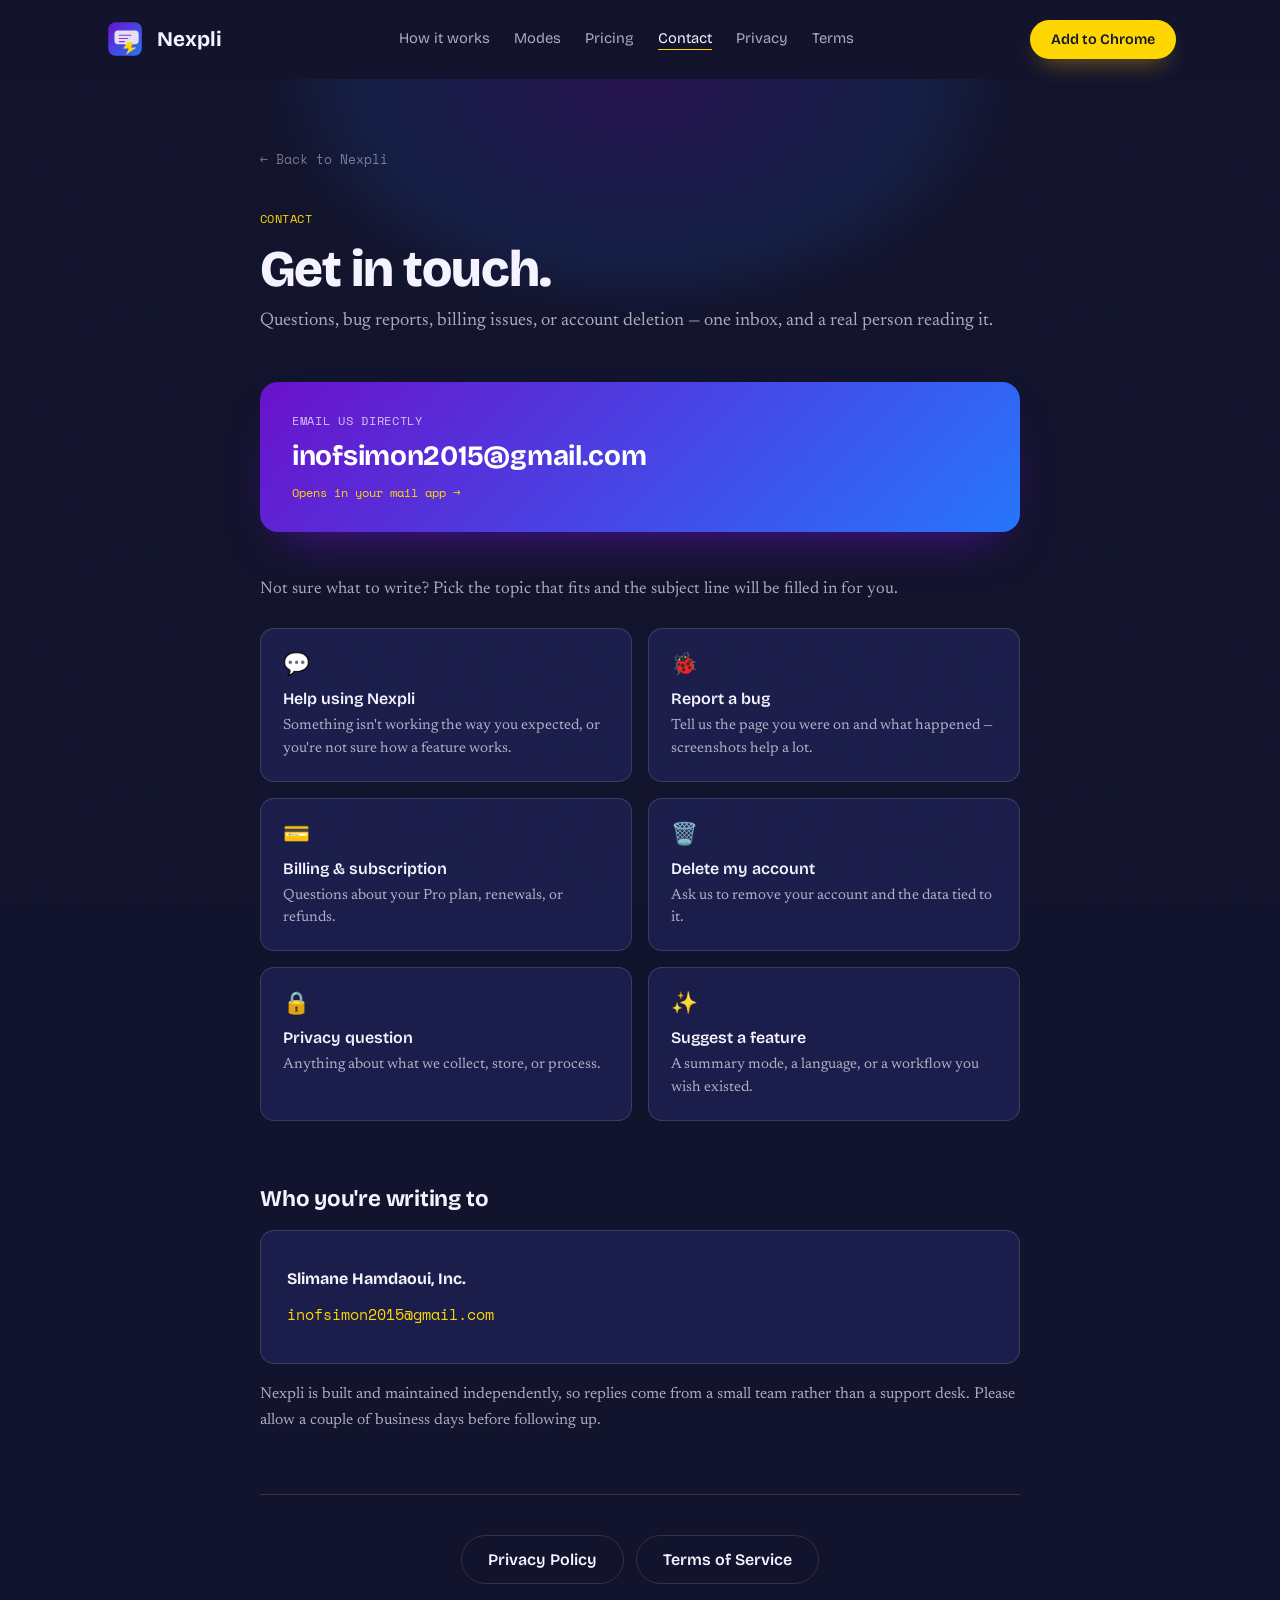
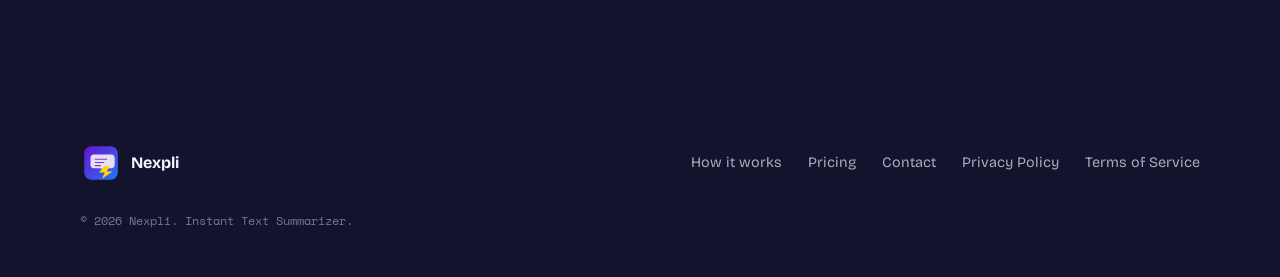
==== contact.html @ 900e4283 "add terms and privacy and contact" ====
<!DOCTYPE html>
<html lang="en">
<head>
<meta charset="UTF-8">
<meta name="viewport" content="width=device-width, initial-scale=1.0">
<title>Contact — Nexpli</title>
<meta name="description" content="Get in touch with the team behind Nexpli – Instant Text Summarizer. Support, billing, account deletion, and bug reports.">
<link rel="icon" href="assets/favicon.svg" type="image/svg+xml">
<link rel="preconnect" href="https://fonts.googleapis.com">
<link rel="preconnect" href="https://fonts.gstatic.com" crossorigin>
<link href="https://fonts.googleapis.com/css2?family=Bricolage+Grotesque:opsz,wght@12..96,400;12..96,500;12..96,600;12..96,700;12..96,800&family=Newsreader:ital,opsz,wght@0,6..72,400;0,6..72,500;1,6..72,400;1,6..72,500&family=Space+Mono:wght@400;700&display=swap" rel="stylesheet">
<link rel="stylesheet" href="style.css">
</head>
<body>

<div class="grain"></div>

<header class="nav" id="nav">
  <div class="nav-inner">
    <a href="index.html" class="nav-logo">
      <span class="logo-mark">
        <svg viewBox="0 0 200 200" xmlns="http://www.w3.org/2000/svg" role="img" aria-label="Nexpli">
          <defs>
            <linearGradient id="grad-nav" x1="0%" y1="0%" x2="100%" y2="100%">
              <stop offset="0%" stop-color="#6a11cb"/>
              <stop offset="100%" stop-color="#2575fc"/>
            </linearGradient>
          </defs>
          <rect x="20" y="20" width="160" height="160" rx="35" fill="url(#grad-nav)"/>
          <g transform="translate(50, 60)">
            <path d="M15 0C6.716 0 0 6.716 0 15v35c0 8.284 6.716 15 15 15h35l18 19.5L86 65h14c8.284 0 15-6.716 15-15V15c0-8.284-6.716-15-15-15H15z" fill="#E6DFF2"/>
            <rect x="20" y="20" width="60" height="5" rx="2" fill="#6a11cb" opacity="0.8"/>
            <rect x="20" y="35" width="45" height="5" rx="2" fill="#6a11cb" opacity="0.8"/>
            <rect x="20" y="50" width="30" height="5" rx="2" fill="#6a11cb" opacity="0.8"/>
          </g>
          <polygon points="115 115 140 115 128 140 155 140 105 175 118 145 90 145" fill="#FFD700"/>
        </svg>
      </span>
      <span class="logo-word">Nexpli</span>
    </a>
    <nav class="nav-links">
      <a href="index.html#how">How it works</a>
      <a href="index.html#modes">Modes</a>
      <a href="index.html#pricing">Pricing</a>
      <a href="contact.html" class="is-current">Contact</a>
      <a href="privacy.html">Privacy</a>
      <a href="terms.html">Terms</a>
    </nav>
    <a href="https://chromewebstore.google.com/detail/nexpli-%E2%80%93-instant-text-sum/maikmecgnghaihekngeamjnfapdenahp" target="_blank" rel="noopener" class="btn btn-primary btn-small">Add to Chrome</a>
  </div>
</header>

<main class="legal">
  <div class="legal-inner">

    <a href="index.html" class="legal-back">&larr; Back to Nexpli</a>

    <header class="legal-header">
      <p class="eyebrow">Contact</p>
      <h1 class="legal-title">Get in touch.</h1>
      <p class="legal-lede">Questions, bug reports, billing issues, or account deletion — one inbox, and a real person reading it.</p>
    </header>

    <a class="contact-hero" href="mailto:inofsimon2015@gmail.com">
      <span class="contact-hero-label">Email us directly</span>
      <span class="contact-hero-email">inofsimon2015@gmail.com</span>
      <span class="contact-hero-cta">Opens in your mail app &rarr;</span>
    </a>

    <p class="contact-intro">Not sure what to write? Pick the topic that fits and the subject line will be filled in for you.</p>

    <div class="contact-grid">
      <a class="contact-card" href="mailto:inofsimon2015@gmail.com?subject=Nexpli%20%E2%80%94%20Support%20request">
        <span class="contact-card-icon" aria-hidden="true">💬</span>
        <span class="contact-card-title">Help using Nexpli</span>
        <span class="contact-card-desc">Something isn't working the way you expected, or you're not sure how a feature works.</span>
      </a>

      <a class="contact-card" href="mailto:inofsimon2015@gmail.com?subject=Nexpli%20%E2%80%94%20Bug%20report">
        <span class="contact-card-icon" aria-hidden="true">🐞</span>
        <span class="contact-card-title">Report a bug</span>
        <span class="contact-card-desc">Tell us the page you were on and what happened — screenshots help a lot.</span>
      </a>

      <a class="contact-card" href="mailto:inofsimon2015@gmail.com?subject=Nexpli%20%E2%80%94%20Billing%20or%20subscription">
        <span class="contact-card-icon" aria-hidden="true">💳</span>
        <span class="contact-card-title">Billing &amp; subscription</span>
        <span class="contact-card-desc">Questions about your Pro plan, renewals, or refunds.</span>
      </a>

      <a class="contact-card" href="mailto:inofsimon2015@gmail.com?subject=Nexpli%20%E2%80%94%20Account%20deletion%20request">
        <span class="contact-card-icon" aria-hidden="true">🗑️</span>
        <span class="contact-card-title">Delete my account</span>
        <span class="contact-card-desc">Ask us to remove your account and the data tied to it.</span>
      </a>

      <a class="contact-card" href="mailto:inofsimon2015@gmail.com?subject=Nexpli%20%E2%80%94%20Privacy%20question">
        <span class="contact-card-icon" aria-hidden="true">🔒</span>
        <span class="contact-card-title">Privacy question</span>
        <span class="contact-card-desc">Anything about what we collect, store, or process.</span>
      </a>

      <a class="contact-card" href="mailto:inofsimon2015@gmail.com?subject=Nexpli%20%E2%80%94%20Feature%20idea">
        <span class="contact-card-icon" aria-hidden="true">✨</span>
        <span class="contact-card-title">Suggest a feature</span>
        <span class="contact-card-desc">A summary mode, a language, or a workflow you wish existed.</span>
      </a>
    </div>

    <section class="contact-details">
      <h2>Who you're writing to</h2>
      <div class="legal-contact">
        <p class="legal-contact-name">Slimane Hamdaoui, Inc.</p>
        <p><a href="mailto:inofsimon2015@gmail.com">inofsimon2015@gmail.com</a></p>
      </div>
      <p class="contact-note">Nexpli is built and maintained independently, so replies come from a small team rather than a support desk. Please allow a couple of business days before following up.</p>
    </section>

    <div class="legal-footer-nav contact-footer-nav">
      <a href="privacy.html" class="btn btn-ghost">Privacy Policy</a>
      <a href="terms.html" class="btn btn-ghost">Terms of Service</a>
    </div>

  </div>
</main>

<footer class="footer">
  <div class="footer-inner">
    <div class="footer-brand">
      <span class="logo-mark">
        <svg viewBox="0 0 200 200" xmlns="http://www.w3.org/2000/svg" role="img" aria-label="Nexpli">
          <defs>
            <linearGradient id="grad-foot" x1="0%" y1="0%" x2="100%" y2="100%">
              <stop offset="0%" stop-color="#6a11cb"/>
              <stop offset="100%" stop-color="#2575fc"/>
            </linearGradient>
          </defs>
          <rect x="20" y="20" width="160" height="160" rx="35" fill="url(#grad-foot)"/>
          <g transform="translate(50, 60)">
            <path d="M15 0C6.716 0 0 6.716 0 15v35c0 8.284 6.716 15 15 15h35l18 19.5L86 65h14c8.284 0 15-6.716 15-15V15c0-8.284-6.716-15-15-15H15z" fill="#E6DFF2"/>
            <rect x="20" y="20" width="60" height="5" rx="2" fill="#6a11cb" opacity="0.8"/>
            <rect x="20" y="35" width="45" height="5" rx="2" fill="#6a11cb" opacity="0.8"/>
            <rect x="20" y="50" width="30" height="5" rx="2" fill="#6a11cb" opacity="0.8"/>
          </g>
          <polygon points="115 115 140 115 128 140 155 140 105 175 118 145 90 145" fill="#FFD700"/>
        </svg>
      </span>
      <span class="logo-word">Nexpli</span>
    </div>
    <div class="footer-links">
      <a href="index.html#how">How it works</a>
      <a href="index.html#pricing">Pricing</a>
      <a href="contact.html">Contact</a>
      <a href="privacy.html">Privacy Policy</a>
      <a href="terms.html">Terms of Service</a>
    </div>
    <p class="footer-copy">© 2026 Nexpli. Instant Text Summarizer.</p>
  </div>
</footer>

<script src="script.js"></script>
</body>
</html>
---- style.css ----
/* ---------- Tokens ---------- */
:root{
  /* Canvas — matches the extension popup's deep indigo-navy */
  --bg: #12132C;
  --bg-2: #191B45;
  --surface: #1B1D4A;

  /* Text on dark canvas */
  --ink: #F5F3FF;
  --ink-soft: rgba(245,243,255,0.68);
  --ink-faint: rgba(245,243,255,0.45);

  /* Light "paper" cards — for the readable demo text */
  --paper: #FFFFFF;
  --paper-dim: #F1F0F8;
  --paper-ink: #14152E;
  --paper-ink-soft: #565873;
  --paper-ink-faint: #8B8CA6;

  /* Brand accents — lifted directly from the real logo SVG */
  --violet: #6a11cb;
  --blue: #2575fc;
  --gradient: linear-gradient(135deg, var(--violet), var(--blue));
  --yellow: #FFD700;
  --yellow-deep: #E8C200;
  --bubble-light: #E6DFF2;

  --border: rgba(245,243,255,0.14);
  --border-light: rgba(20,21,46,0.12);

  --font-display: "Bricolage Grotesque", sans-serif;
  --font-serif: "Newsreader", Georgia, serif;
  --font-mono: "Space Mono", monospace;

  --container: 1120px;
}

*{ box-sizing: border-box; }
html{ scroll-behavior: smooth; }

@media (prefers-reduced-motion: reduce){
  html{ scroll-behavior: auto; }
  *{ animation-duration: 0.001ms !important; animation-iteration-count: 1 !important; transition-duration: 0.001ms !important; }
}

body{
  margin: 0;
  background: var(--bg);
  color: var(--ink);
  font-family: var(--font-display);
  font-optical-sizing: auto;
  -webkit-font-smoothing: antialiased;
  overflow-x: hidden;
}

a{ color: inherit; text-decoration: none; }
ul{ margin: 0; padding: 0; list-style: none; }
img{ max-width: 100%; display: block; }

:focus-visible{
  outline: 3px solid var(--yellow);
  outline-offset: 3px;
}

.grain{
  position: fixed; inset: 0; pointer-events: none; z-index: 999;
  opacity: 0.035; mix-blend-mode: overlay;
  background-image: url("data:image/svg+xml,%3Csvg xmlns='http://www.w3.org/2000/svg' width='120' height='120'%3E%3Cfilter id='n'%3E%3CfeTurbulence type='fractalNoise' baseFrequency='0.9' numOctaves='2' stitchTiles='stitch'/%3E%3C/filter%3E%3Crect width='100%25' height='100%25' filter='url(%23n)'/%3E%3C/svg%3E");
}

.eyebrow{
  font-family: var(--font-mono);
  font-size: 0.78rem;
  letter-spacing: 0.04em;
  text-transform: uppercase;
  color: var(--yellow);
  margin: 0 0 14px;
}
.eyebrow-dark{ color: var(--yellow); }
.eyebrow-onlight{ color: var(--violet); }
.center{ text-align: center; }

.section-title{
  font-family: var(--font-display);
  font-weight: 700;
  font-size: clamp(1.8rem, 3.2vw, 2.6rem);
  line-height: 1.15;
  letter-spacing: -0.01em;
  margin: 0 0 16px;
  color: var(--ink);
}
.section-sub{
  font-family: var(--font-serif);
  font-size: 1.15rem;
  color: var(--ink-soft);
  max-width: 560px;
  margin: 0 auto 56px;
  line-height: 1.55;
}
.center.section-sub{ margin-left: auto; margin-right: auto; }

/* ---------- Buttons ---------- */
.btn{
  display: inline-flex;
  align-items: center;
  gap: 8px;
  font-family: var(--font-display);
  font-weight: 600;
  font-size: 1rem;
  padding: 14px 26px;
  border-radius: 100px;
  border: 1.5px solid transparent;
  transition: transform 0.15s ease, background 0.15s ease, border-color 0.15s ease, box-shadow 0.15s ease;
  cursor: pointer;
}
.btn:hover{ transform: translateY(-2px); }

/* Yellow = the "instant action" color, lifted from the icon's bolt */
.btn-primary{
  background: var(--yellow);
  color: var(--paper-ink);
  box-shadow: 0 12px 24px -10px rgba(254,209,2,0.45);
}
.btn-primary:hover{ background: var(--yellow-deep); }

.btn-ghost{
  background: transparent;
  color: var(--ink);
  border-color: var(--border);
}
.btn-ghost:hover{ border-color: var(--ink); }

.btn-outline{
  background: transparent;
  color: var(--ink);
  border-color: var(--border);
  width: 100%;
  justify-content: center;
}
.btn-outline:hover{ background: rgba(245,243,255,0.08); border-color: var(--ink); }

.btn-small{ padding: 10px 20px; font-size: 0.9rem; }
.btn-large{ padding: 18px 36px; font-size: 1.1rem; }

/* ---------- Nav ---------- */
.nav{
  position: sticky; top: 0; z-index: 100;
  background: rgba(18,19,44,0.78);
  backdrop-filter: blur(10px);
  border-bottom: 1px solid transparent;
  transition: border-color 0.2s ease;
}
.nav.scrolled{ border-bottom-color: var(--border); }
.nav-inner{
  max-width: var(--container);
  margin: 0 auto;
  padding: 18px 24px;
  display: flex;
  align-items: center;
  justify-content: space-between;
}
.nav-logo{ display: flex; align-items: center; gap: 11px; font-weight: 700; font-size: 1.3rem; color: var(--ink); }
.logo-mark{
  display: inline-flex; align-items: center; justify-content: center;
  width: 42px; height: 42px;
  border-radius: 11px;
  overflow: hidden;
  flex: none;
}
.logo-mark svg{ width: 100%; height: 100%; display: block; }
.nav-links{ display: flex; gap: 24px; font-size: 0.92rem; color: var(--ink-soft); }
.nav-links a{ white-space: nowrap; padding-bottom: 2px; border-bottom: 1.5px solid transparent; }
.nav-links a:hover{ color: var(--ink); }
.nav-links a.is-current{ color: var(--ink); border-bottom-color: var(--yellow); }

@media (max-width: 900px){
  .nav-links{ gap: 18px; font-size: 0.86rem; }
}

/* On narrow screens the links move to their own scrollable row rather than
   disappearing — Contact / Privacy / Terms have to stay reachable on mobile. */
@media (max-width: 760px){
  .nav-inner{ flex-wrap: wrap; row-gap: 12px; padding: 14px 20px; }
  .nav-logo{ font-size: 1.15rem; }
  .logo-mark{ width: 36px; height: 36px; }
  .nav-links{
    order: 3;
    width: 100%;
    gap: 20px;
    overflow-x: auto;
    padding-bottom: 4px;
    scrollbar-width: none;
    -webkit-overflow-scrolling: touch;
  }
  .nav-links::-webkit-scrollbar{ display: none; }
}

/* ---------- Hero ---------- */
.hero{ position: relative; padding: 90px 24px 90px; overflow: hidden; }
.hero::before{
  content: "";
  position: absolute;
  top: -260px; left: 50%;
  width: 1100px; height: 700px;
  transform: translateX(-50%);
  background: radial-gradient(closest-side, rgba(37,117,252,0.28), rgba(106,17,203,0.18) 55%, transparent 75%);
  filter: blur(6px);
  pointer-events: none; z-index: 0;
}
.hero-inner{ position: relative; z-index: 1; max-width: var(--container); margin: 0 auto; text-align: center; }
.hero-title{
  font-family: var(--font-display);
  font-weight: 800;
  font-size: clamp(2.4rem, 6vw, 4.6rem);
  line-height: 1.05;
  letter-spacing: -0.02em;
  margin: 0 0 22px;
  color: var(--ink);
}
.hero-sub{
  font-family: var(--font-serif);
  font-size: 1.25rem;
  color: var(--ink-soft);
  max-width: 620px;
  margin: 0 auto 36px;
  line-height: 1.55;
}
.hero-actions{
  display: flex; gap: 14px; justify-content: center; margin-bottom: 64px; flex-wrap: wrap;
}

/* ---------- Demo ---------- */
.demo{
  max-width: 760px;
  margin: 0 auto;
  border-radius: 18px;
  overflow: visible;
  border: 1px solid var(--border);
  box-shadow: 0 40px 80px -30px rgba(0,0,0,0.55);
  text-align: left;
}
.demo-chrome{
  display: flex; align-items: center; gap: 8px;
  background: var(--bg-2);
  padding: 12px 16px;
  border-radius: 18px 18px 0 0;
  border-bottom: 1px solid var(--border);
}
.dot{ width: 9px; height: 9px; border-radius: 50%; background: var(--border); }
.demo-url{
  font-family: var(--font-mono);
  font-size: 0.72rem;
  color: var(--ink-faint);
  margin-left: 8px;
}
.demo-body{ position: relative; background: var(--paper); padding: 40px 44px 60px; min-height: 210px; border-radius: 0 0 18px 18px; }
.demo-para{
  font-family: var(--font-serif);
  font-size: 1.15rem;
  line-height: 1.9;
  color: var(--paper-ink);
  margin: 0;
}
.demo-line{ display: block; }

/* Selection highlight — matches the real extension's blue text-selection color.
   Always rendered by default (never depends on JS or scroll position to be
   visible) — a subtle CSS-only entrance animation is layered on top as
   polish, using `both` fill-mode so it always lands on the visible end state. */
.highlightable{ position: relative; z-index: 0; color: #fff; }
.highlightable::before{
  content: "";
  position: absolute;
  left: -4px; right: -4px; top: 3%; bottom: 3%;
  background: #3367D1;
  z-index: -1;
  animation: sweepIn 0.5s cubic-bezier(.4,0,.2,1) both;
}
.demo-line:not(.highlightable){ color: var(--paper-ink); }

@keyframes sweepIn{
  from{ transform: scaleX(0); transform-origin: left; }
  to{ transform: scaleX(1); transform-origin: left; }
}

/* Icon + card travel together as one unit, so the icon reads as "attached to"
   the card instead of floating awkwardly over the paragraph text. Visible by
   default; the animation is a one-time entrance, not a visibility gate. */
.demo-popup{
  position: absolute;
  right: 20px; bottom: -44px;
  width: 300px;
  animation: popIn 0.5s ease-out 0.35s both;
}

@keyframes popIn{
  from{ opacity: 0; transform: translateY(16px); }
  to{ opacity: 1; transform: translateY(0); }
}

.demo-icon{
  position: absolute;
  top: -16px; left: -16px;
  width: 40px; height: 40px;
  border-radius: 11px;
  overflow: hidden;
  z-index: 2;
  box-shadow: 0 8px 18px -6px rgba(37,117,252,0.55), 0 0 0 3px var(--bg);
}
.demo-icon svg{ width: 100%; height: 100%; display: block; }

.demo-card{
  position: relative;
  width: 100%;
  background: #58585F;
  color: #fff;
  border-radius: 14px;
  padding: 16px 18px 14px;
  box-shadow: 0 30px 60px -20px rgba(0,0,0,0.6);
}
.demo-card-head{ display: flex; align-items: center; gap: 8px; margin-bottom: 12px; padding-left: 20px; }
.demo-card-logo{ display: none; } /* the badge icon above already carries the brand mark */
.demo-card-label{ flex: 1; margin: 0; font-weight: 700; font-size: 0.92rem; color: #fff; }
.demo-card-close{ font-size: 1rem; color: rgba(255,255,255,0.45); line-height: 1; }
.demo-card-heading{ margin: 0 0 12px; font-weight: 700; font-size: 0.94rem; line-height: 1.4; color: #fff; }
.demo-card-list{ margin: 0 0 12px; padding-left: 18px; list-style: disc; display: flex; flex-direction: column; gap: 6px; }
.demo-card-list li{ font-size: 0.85rem; line-height: 1.4; color: rgba(255,255,255,0.82); font-family: var(--font-serif); }
.demo-card-footnote{ margin: 10px 0 0; padding-top: 10px; border-top: 1px solid rgba(255,255,255,0.14); font-size: 0.72rem; color: rgba(255,255,255,0.45); font-family: var(--font-mono); }

@media (max-width: 640px){
  .demo-body{ padding: 28px 22px 120px; }
  .demo-popup{ right: 16px; left: 16px; width: auto; bottom: -100px; }
  .demo-icon{ top: -16px; left: 16px; }
}

/* ---------- Problem ---------- */
.problem{ background: var(--bg-2); color: var(--ink); padding: 110px 24px; }
.problem-inner{
  max-width: var(--container); margin: 0 auto;
  display: grid; grid-template-columns: 1fr 1fr; gap: 60px; align-items: center;
}
.problem h2{ font-size: clamp(1.9rem, 3.6vw, 2.8rem); line-height: 1.15; margin: 0 0 20px; letter-spacing: -0.01em; color: var(--ink); }
.problem-copy{ font-family: var(--font-serif); font-size: 1.1rem; color: var(--ink-soft); line-height: 1.6; max-width: 440px; }
.problem-viz{ display: flex; flex-direction: column; gap: 12px; }
.viz-row{ height: 12px; border-radius: 3px; background: rgba(245,243,255,0.12); }
.viz-highlight{ background: var(--yellow); height: 16px; }

@media (max-width: 800px){
  .problem-inner{ grid-template-columns: 1fr; }
}

/* ---------- How it works ---------- */
.how{ padding: 120px 24px; max-width: var(--container); margin: 0 auto; }
.steps{
  display: grid; grid-template-columns: repeat(3, 1fr); gap: 40px;
  margin-top: 56px;
}
.step{ border-top: 2px solid var(--violet); padding-top: 20px; }
.step-num{
  font-family: var(--font-mono);
  font-size: 0.85rem;
  color: var(--ink-faint);
  display: block; margin-bottom: 14px;
}
.step h3{ font-size: 1.2rem; margin: 0 0 10px; color: var(--ink); }
.step p{ font-family: var(--font-serif); color: var(--ink-soft); line-height: 1.55; margin: 0; }

@media (max-width: 800px){
  .steps{ grid-template-columns: 1fr; }
}

/* ---------- Modes ---------- */
.modes{ padding: 100px 24px; max-width: var(--container); margin: 0 auto; }
.mode-grid{
  display: grid; grid-template-columns: repeat(3, 1fr); gap: 18px;
}
.mode-card{
  background: var(--surface);
  border: 1px solid var(--border);
  border-radius: 14px;
  padding: 26px 24px;
}
.mode-card-wide{ grid-column: span 2; }
.mode-name{
  font-family: var(--font-mono);
  font-size: 0.78rem;
  text-transform: uppercase;
  letter-spacing: 0.04em;
  color: var(--yellow);
  margin: 0 0 12px;
}
.mode-output{
  font-family: var(--font-serif);
  font-size: 1.05rem;
  line-height: 1.55;
  margin: 0;
  color: var(--ink);
}

@media (max-width: 800px){
  .mode-grid{ grid-template-columns: 1fr; }
  .mode-card-wide{ grid-column: span 1; }
}

/* ---------- Languages ---------- */
.languages{ background: var(--bg-2); padding: 110px 24px; }
.lang-inner{ max-width: 760px; margin: 0 auto; }
.lang-chips{ display: flex; flex-wrap: wrap; gap: 12px; justify-content: center; }
.chip{
  font-family: var(--font-mono);
  font-size: 0.9rem;
  padding: 9px 18px;
  border-radius: 100px;
  border: 1px solid var(--border);
  background: var(--surface);
  color: var(--ink);
}

/* ---------- Privacy ---------- */
.privacy{ padding: 120px 24px; }
.privacy-inner{
  max-width: var(--container); margin: 0 auto;
  display: grid; grid-template-columns: 1fr 1fr; gap: 60px; align-items: center;
}
.privacy h2{ font-size: clamp(1.7rem, 3vw, 2.3rem); line-height: 1.2; margin: 0 0 18px; letter-spacing: -0.01em; color: var(--ink); }
.privacy-diagram{
  display: flex; flex-direction: column; gap: 10px; align-items: flex-start;
  font-family: var(--font-mono); font-size: 0.78rem;
}
.pd-box{
  padding: 14px 20px; border: 1px solid var(--border); border-radius: 10px;
  background: var(--surface); color: var(--ink);
}
.pd-box-dark{ background: var(--gradient); color: #fff; border-color: transparent; }
.pd-arrow{ color: var(--ink-faint); padding-left: 6px; }

@media (max-width: 800px){
  .privacy-inner{ grid-template-columns: 1fr; }
  .privacy-diagram{ order: 2; }
}

/* ---------- Pricing ---------- */
.pricing{ padding: 120px 24px; max-width: var(--container); margin: 0 auto; }
.price-grid{
  display: grid; grid-template-columns: 1fr 1fr; gap: 24px; max-width: 720px; margin: 0 auto;
}
.price-card{
  border: 1px solid var(--border);
  border-radius: 18px;
  padding: 36px 32px;
  background: var(--surface);
}
.price-card-pro{
  background: var(--gradient); color: #fff; border-color: transparent;
  position: relative;
}
.price-badge{
  position: absolute; top: -13px; right: 28px;
  background: var(--yellow); color: var(--paper-ink);
  font-family: var(--font-mono); font-size: 0.72rem; text-transform: uppercase;
  padding: 5px 12px; border-radius: 100px;
}
.price-name{ font-family: var(--font-mono); font-size: 0.85rem; text-transform: uppercase; letter-spacing: 0.04em; color: var(--ink-faint); margin: 0 0 6px; }
.price-card-pro .price-name{ color: rgba(255,255,255,0.75); }
.price-amount{ font-size: 2.1rem; font-weight: 700; margin: 0 0 6px; color: var(--ink); }
.price-card-pro .price-amount{ color: #fff; }
.price-period{ font-family: var(--font-mono); font-size: 0.8rem; color: var(--ink-faint); margin: 0 0 24px; }
.price-card-pro .price-period{ color: rgba(255,255,255,0.65); }
.price-list{ margin-bottom: 30px; }
.price-list li{
  padding: 10px 0; border-top: 1px solid var(--border);
  font-family: var(--font-serif); font-size: 1rem;
  color: var(--ink);
}
.price-card-pro .price-list li{ border-top-color: rgba(255,255,255,0.25); }
.price-list li:first-child{ border-top: none; }
.price-card-pro .btn-primary{ background: #fff; color: var(--violet); box-shadow: none; }
.price-card-pro .btn-primary:hover{ background: var(--paper-dim); }

@media (max-width: 640px){
  .price-grid{ grid-template-columns: 1fr; }
}

/* ---------- Final CTA ---------- */
.final-cta{
  text-align: center; padding: 140px 24px;
  background: var(--gradient); color: #fff;
}
.final-cta h2{
  font-size: clamp(2rem, 4.5vw, 3rem); line-height: 1.15; letter-spacing: -0.01em;
  margin: 0 0 40px;
}
.final-note{ font-family: var(--font-mono); font-size: 0.85rem; color: rgba(255,255,255,0.75); margin-top: 20px; }

/* ---------- Footer ---------- */
.footer{ padding: 48px 24px; background: var(--bg); }
.footer-inner{
  max-width: var(--container); margin: 0 auto;
  display: flex; align-items: center; justify-content: space-between; flex-wrap: wrap; gap: 20px;
}
.footer-brand{ display: flex; align-items: center; gap: 9px; font-weight: 700; color: var(--ink); }
.footer-links{ display: flex; gap: 26px; font-size: 0.9rem; color: var(--ink-soft); }
.footer-links a:hover{ color: var(--ink); }
.footer-copy{ width: 100%; font-family: var(--font-mono); font-size: 0.75rem; color: var(--ink-faint); margin: 8px 0 0; }

/* ---------- Legal pages (privacy.html / terms.html) ---------- */
.legal{
  position: relative;
  padding: 70px 24px 110px;
  overflow: hidden;
}
.legal::before{
  content: "";
  position: absolute;
  top: -320px; left: 50%;
  width: 1000px; height: 640px;
  transform: translateX(-50%);
  background: radial-gradient(closest-side, rgba(106,17,203,0.22), rgba(37,117,252,0.12) 55%, transparent 75%);
  pointer-events: none; z-index: 0;
}
.legal-inner{
  position: relative; z-index: 1;
  max-width: 760px;
  margin: 0 auto;
}

.legal-back{
  display: inline-block;
  font-family: var(--font-mono);
  font-size: 0.8rem;
  color: var(--ink-faint);
  margin-bottom: 40px;
}
.legal-back:hover{ color: var(--yellow); }

.legal-header{ margin-bottom: 52px; }
.legal-title{
  font-family: var(--font-display);
  font-weight: 800;
  font-size: clamp(2.1rem, 5vw, 3.2rem);
  line-height: 1.08;
  letter-spacing: -0.02em;
  margin: 0 0 14px;
  color: var(--ink);
}
.legal-lede{
  font-family: var(--font-serif);
  font-size: 1.15rem;
  color: var(--ink-soft);
  margin: 0 0 10px;
}
.legal-updated{
  font-family: var(--font-mono);
  font-size: 0.78rem;
  color: var(--ink-faint);
  margin: 0;
}

/* Table of contents */
.legal-toc{
  background: var(--surface);
  border: 1px solid var(--border);
  border-radius: 16px;
  padding: 26px 30px;
  margin-bottom: 60px;
}
.legal-toc-title{
  font-family: var(--font-mono);
  font-size: 0.72rem;
  text-transform: uppercase;
  letter-spacing: 0.06em;
  color: var(--yellow);
  margin: 0 0 16px;
}
.legal-toc ol{
  margin: 0; padding: 0;
  list-style: none;
  counter-reset: toc;
  display: grid;
  grid-template-columns: 1fr 1fr;
  gap: 10px 28px;
}
.legal-toc li{ counter-increment: toc; }
.legal-toc li a{
  display: flex; gap: 10px;
  font-size: 0.92rem;
  color: var(--ink-soft);
  line-height: 1.4;
}
.legal-toc li a::before{
  content: counter(toc) ".";
  font-family: var(--font-mono);
  font-size: 0.78rem;
  color: var(--ink-faint);
  flex: none;
  padding-top: 2px;
}
.legal-toc li a:hover{ color: var(--yellow); }

@media (max-width: 640px){
  .legal-toc ol{ grid-template-columns: 1fr; }
  .legal-toc{ padding: 22px 22px; }
}

/* Body copy */
.legal-body section{
  padding-bottom: 44px;
  margin-bottom: 44px;
  border-bottom: 1px solid var(--border);
  scroll-margin-top: 100px;
}
.legal-body section:last-child{ border-bottom: none; margin-bottom: 0; padding-bottom: 0; }

.legal-body h2{
  display: flex; align-items: baseline; gap: 14px;
  font-family: var(--font-display);
  font-weight: 700;
  font-size: clamp(1.35rem, 2.4vw, 1.7rem);
  line-height: 1.2;
  letter-spacing: -0.01em;
  margin: 0 0 20px;
  color: var(--ink);
}
.legal-num{
  font-family: var(--font-mono);
  font-size: 0.8rem;
  font-weight: 700;
  color: var(--yellow);
  flex: none;
  padding-top: 4px;
}

.legal-body h3{
  font-family: var(--font-display);
  font-weight: 600;
  font-size: 1.05rem;
  color: var(--ink);
  margin: 30px 0 12px;
  padding-left: 2px;
}
.legal-body h3::before{
  content: "";
  display: inline-block;
  width: 14px; height: 2px;
  background: var(--violet);
  vertical-align: middle;
  margin-right: 10px;
  border-radius: 2px;
}

.legal-body p{
  font-family: var(--font-serif);
  font-size: 1.05rem;
  line-height: 1.7;
  color: var(--ink-soft);
  margin: 0 0 14px;
}
.legal-body p:last-child{ margin-bottom: 0; }
.legal-body strong{ color: var(--ink); font-weight: 600; }

.legal-body ul{
  list-style: none;
  margin: 0 0 18px;
  padding: 0;
  display: flex; flex-direction: column; gap: 9px;
}
.legal-body ul li{
  position: relative;
  padding-left: 22px;
  font-family: var(--font-serif);
  font-size: 1.02rem;
  line-height: 1.6;
  color: var(--ink-soft);
}
.legal-body ul li::before{
  content: "";
  position: absolute;
  left: 4px; top: 0.62em;
  width: 6px; height: 6px;
  border-radius: 50%;
  background: var(--violet);
}

/* Emphasized statements */
.legal-callout{
  border-left: 3px solid var(--yellow);
  background: rgba(255,215,0,0.05);
  border-radius: 0 10px 10px 0;
  padding: 14px 18px !important;
  color: var(--ink) !important;
  font-weight: 500;
}

/* Contact block */
.legal-contact{
  background: var(--surface);
  border: 1px solid var(--border);
  border-radius: 14px;
  padding: 22px 26px;
  margin-top: 6px;
}
.legal-contact-name{
  font-family: var(--font-display) !important;
  font-weight: 700 !important;
  color: var(--ink) !important;
  margin-bottom: 6px !important;
}
.legal-contact a{
  font-family: var(--font-mono);
  font-size: 0.92rem;
  color: var(--yellow);
  word-break: break-all;
}
.legal-contact a:hover{ text-decoration: underline; }

.legal-footer-nav{
  margin-top: 60px;
  padding-top: 40px;
  border-top: 1px solid var(--border);
  text-align: center;
}

/* ---------- Contact page ---------- */
.contact-hero{
  display: block;
  background: var(--gradient);
  border-radius: 18px;
  padding: 30px 32px;
  margin-bottom: 44px;
  transition: transform 0.15s ease, box-shadow 0.15s ease;
  box-shadow: 0 24px 50px -24px rgba(106,17,203,0.7);
}
.contact-hero:hover{ transform: translateY(-2px); box-shadow: 0 30px 60px -24px rgba(106,17,203,0.85); }
.contact-hero-label{
  display: block;
  font-family: var(--font-mono);
  font-size: 0.72rem;
  text-transform: uppercase;
  letter-spacing: 0.06em;
  color: rgba(255,255,255,0.72);
  margin-bottom: 10px;
}
.contact-hero-email{
  display: block;
  font-family: var(--font-display);
  font-weight: 700;
  font-size: clamp(1.15rem, 3.4vw, 1.75rem);
  letter-spacing: -0.01em;
  color: #fff;
  word-break: break-all;
  margin-bottom: 10px;
}
.contact-hero-cta{
  display: block;
  font-family: var(--font-mono);
  font-size: 0.78rem;
  color: var(--yellow);
}

.contact-intro{
  font-family: var(--font-serif);
  font-size: 1.05rem;
  line-height: 1.65;
  color: var(--ink-soft);
  margin: 0 0 24px;
}

.contact-grid{
  display: grid;
  grid-template-columns: 1fr 1fr;
  gap: 16px;
  margin-bottom: 64px;
}
.contact-card{
  display: block;
  background: var(--surface);
  border: 1px solid var(--border);
  border-radius: 14px;
  padding: 22px 22px 20px;
  transition: transform 0.15s ease, border-color 0.15s ease, background 0.15s ease;
}
.contact-card:hover{
  transform: translateY(-2px);
  border-color: rgba(255,215,0,0.5);
  background: #1F2154;
}
.contact-card-icon{ display: block; font-size: 1.35rem; margin-bottom: 12px; }
.contact-card-title{
  display: block;
  font-family: var(--font-display);
  font-weight: 600;
  font-size: 1rem;
  color: var(--ink);
  margin-bottom: 7px;
}
.contact-card-desc{
  display: block;
  font-family: var(--font-serif);
  font-size: 0.92rem;
  line-height: 1.55;
  color: var(--ink-soft);
}

.contact-details h2{
  font-family: var(--font-display);
  font-weight: 700;
  font-size: 1.4rem;
  letter-spacing: -0.01em;
  color: var(--ink);
  margin: 0 0 18px;
}
.contact-note{
  font-family: var(--font-serif);
  font-size: 0.98rem;
  line-height: 1.65;
  color: var(--ink-soft);
  margin: 18px 0 0;
}

.contact-footer-nav{ display: flex; gap: 12px; justify-content: center; flex-wrap: wrap; }

@media (max-width: 640px){
  .contact-grid{ grid-template-columns: 1fr; }
  .contact-hero{ padding: 24px 22px; }
}
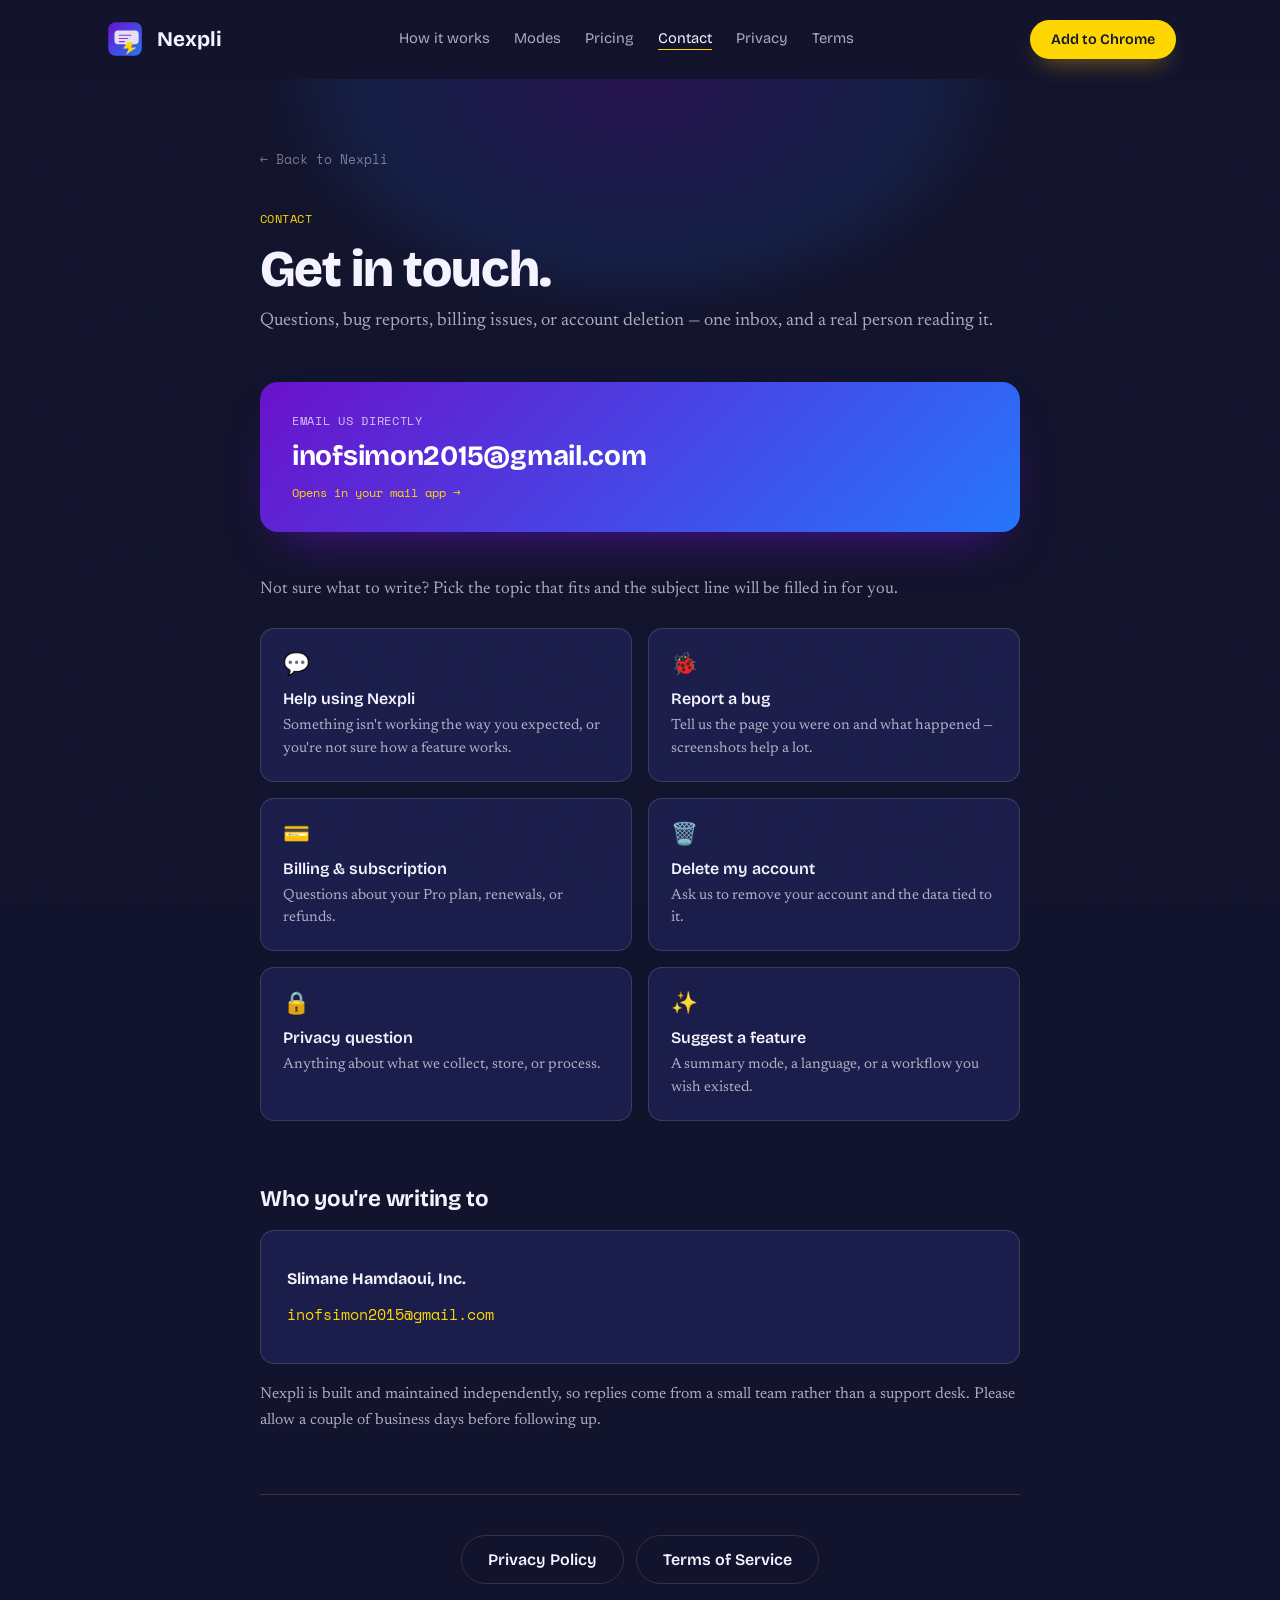
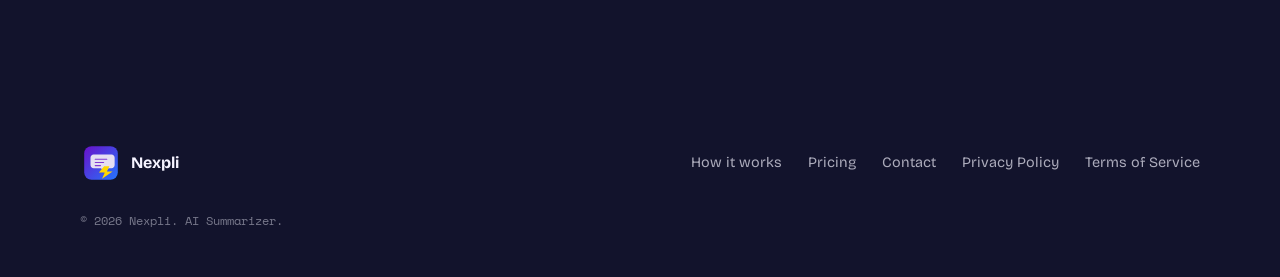
==== commit 5802c9a6: "added two more summary modes added the translation and the text polishing as additional summary mode" ====
--- a/contact.html
+++ b/contact.html
@@ -3,13 +3,49 @@
 <head>
 <meta charset="UTF-8">
 <meta name="viewport" content="width=device-width, initial-scale=1.0">
-<title>Contact — Nexpli</title>
-<meta name="description" content="Get in touch with the team behind Nexpli – Instant Text Summarizer. Support, billing, account deletion, and bug reports.">
-<link rel="icon" href="assets/favicon.svg" type="image/svg+xml">
+<title>Contact — Nexpli AI Summarizer</title>
+<meta name="description" content="Get in touch with the team behind Nexpli. Support, billing, account deletion, privacy questions, and feature requests — one inbox, a real person reading it.">
+<link rel="canonical" href="https://sliman2017.github.io/contact.html">
+<meta name="robots" content="index, follow">
+<meta name="theme-color" content="#12132C">
+<meta name="author" content="Slimane Hamdaoui">
+<!-- Open Graph -->
+<meta property="og:type" content="website">
+<meta property="og:site_name" content="Nexpli">
+<meta property="og:title" content="Contact — Nexpli AI Summarizer">
+<meta property="og:description" content="Get in touch with the team behind Nexpli. Support, billing, account deletion, privacy questions, and feature requests — one inbox, a real person reading it.">
+<meta property="og:url" content="https://sliman2017.github.io/contact.html">
+<meta property="og:image" content="https://sliman2017.github.io/og-image.png">
+<meta property="og:image:width" content="1200">
+<meta property="og:image:height" content="630">
+<meta property="og:image:alt" content="Nexpli — AI Summarizer for Chrome">
+<meta property="og:locale" content="en_US">
+<!-- Twitter -->
+<meta name="twitter:card" content="summary_large_image">
+<meta name="twitter:title" content="Contact — Nexpli AI Summarizer">
+<meta name="twitter:description" content="Get in touch with the team behind Nexpli. Support, billing, account deletion, privacy questions, and feature requests — one inbox, a real person reading it.">
+<meta name="twitter:image" content="https://sliman2017.github.io/og-image.png">
+<meta name="twitter:image:alt" content="Nexpli — AI Summarizer for Chrome">
+<link rel="icon" href="logo.svg" type="image/svg+xml">
+<link rel="manifest" href="site.webmanifest">
 <link rel="preconnect" href="https://fonts.googleapis.com">
 <link rel="preconnect" href="https://fonts.gstatic.com" crossorigin>
 <link href="https://fonts.googleapis.com/css2?family=Bricolage+Grotesque:opsz,wght@12..96,400;12..96,500;12..96,600;12..96,700;12..96,800&family=Newsreader:ital,opsz,wght@0,6..72,400;0,6..72,500;1,6..72,400;1,6..72,500&family=Space+Mono:wght@400;700&display=swap" rel="stylesheet">
 <link rel="stylesheet" href="style.css">
+<script type="application/ld+json">
+{
+  "@context": "https://schema.org",
+  "@type": "ContactPage",
+  "name": "Contact Nexpli",
+  "url": "https://sliman2017.github.io/contact.html",
+  "mainEntity": {
+    "@type": "Organization",
+    "name": "Slimane Hamdaoui, Inc.",
+    "email": "inofsimon2015@gmail.com",
+    "url": "https://sliman2017.github.io/"
+  }
+}
+</script>
 </head>
 <body>
 
@@ -154,7 +190,7 @@
       <a href="privacy.html">Privacy Policy</a>
       <a href="terms.html">Terms of Service</a>
     </div>
-    <p class="footer-copy">© 2026 Nexpli. Instant Text Summarizer.</p>
+    <p class="footer-copy">© 2026 Nexpli. AI Summarizer.</p>
   </div>
 </footer>
 
